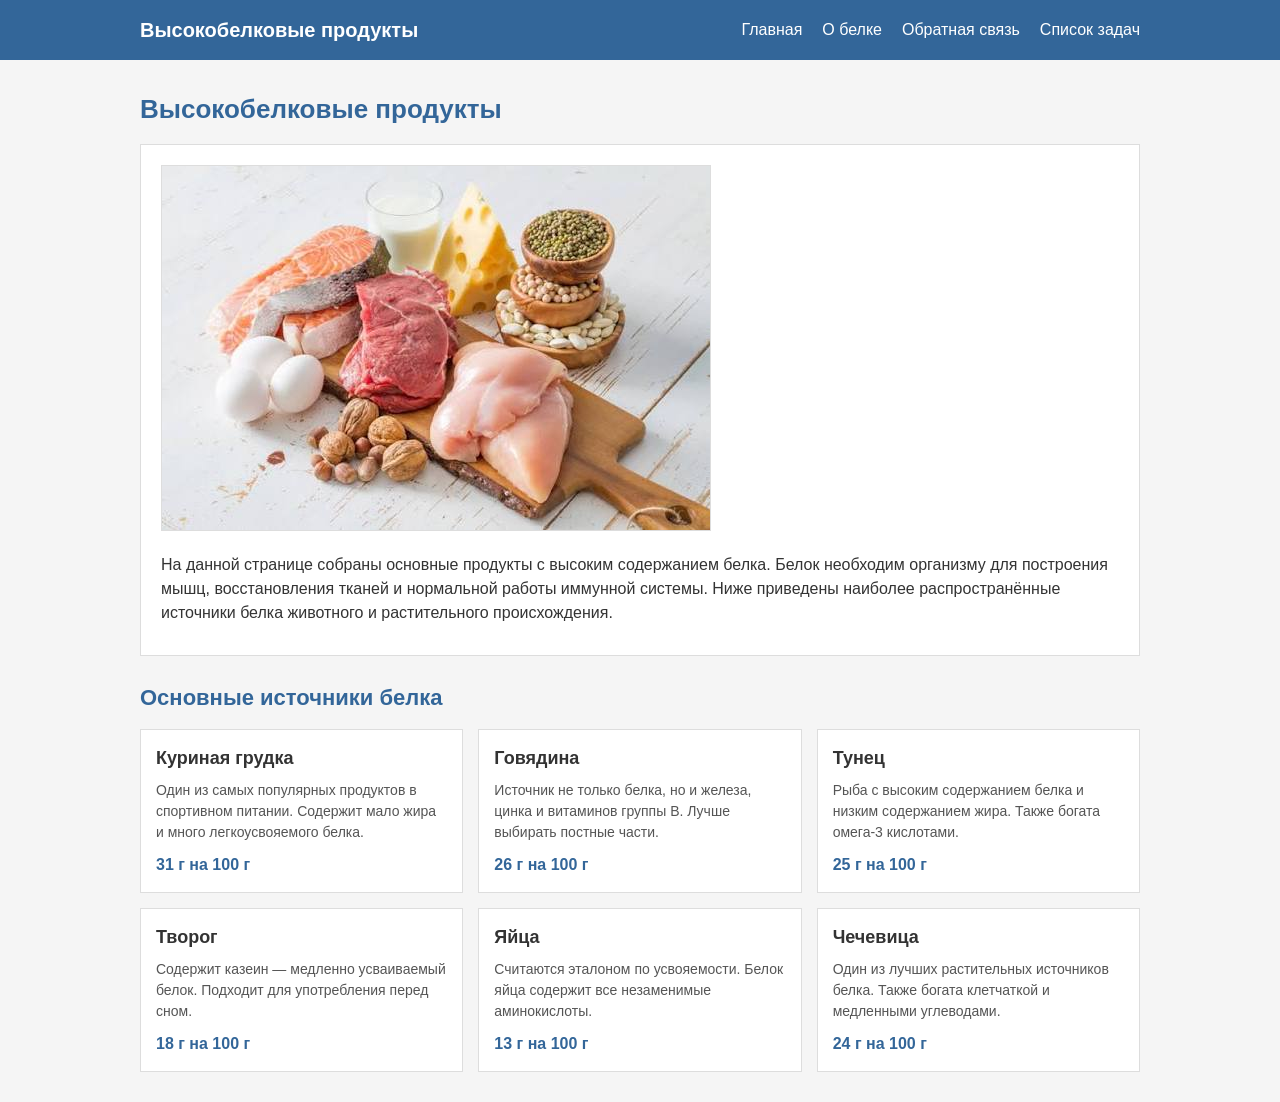
==== index.html @ c58adbc1 "Add files via upload" ====
<!DOCTYPE html>
<html lang="ru">
<head>
    <meta charset="UTF-8">
    <meta name="viewport" content="width=device-width, initial-scale=1.0">
    <title>Высокобелковые продукты</title>
    <link rel="stylesheet" href="style.css">
    <meta name="theme-color" content="#336699">
    <link rel="manifest" href="/manifest.json">
    <link rel="icon" href="/icons/icon-192.png">
</head>
<body>
    <header>
        <div class="container">
            <nav>
                <a href="index.html" class="logo">Высокобелковые продукты</a>
                <ul class="nav-links">
                    <li><a href="index.html">Главная</a></li>
                    <li><a href="about.html">О белке</a></li>
                    <li><a href="feedback.html">Обратная связь</a></li>
                    <li><a href="todolist.html">Список задач</a></li>
                </ul>
            </nav>
        </div>
    </header>

    <main class="container">
        <h1>Высокобелковые продукты</h1>

        <div class="intro">
            <img src="images/meat.png" alt="Продукты с высоким содержанием белка" style="max-width: 100%; height: auto; margin-bottom: 15px; border: 1px solid #ddd;">
            <p>На данной странице собраны основные продукты с высоким содержанием белка. Белок необходим организму для построения мышц, восстановления тканей и нормальной работы иммунной системы. Ниже приведены наиболее распространённые источники белка животного и растительного происхождения.</p>
        </div>

        <h2>Основные источники белка</h2>

        <div class="cards">
            <div class="card">
                <h3>Куриная грудка</h3>
                <p>Один из самых популярных продуктов в спортивном питании. Содержит мало жира и много легкоусвояемого белка.</p>
                <span class="value">31 г на 100 г</span>
            </div>

            <div class="card">
                <h3>Говядина</h3>
                <p>Источник не только белка, но и железа, цинка и витаминов группы B. Лучше выбирать постные части.</p>
                <span class="value">26 г на 100 г</span>
            </div>

            <div class="card">
                <h3>Тунец</h3>
                <p>Рыба с высоким содержанием белка и низким содержанием жира. Также богата омега-3 кислотами.</p>
                <span class="value">25 г на 100 г</span>
            </div>

            <div class="card">
                <h3>Творог</h3>
                <p>Содержит казеин — медленно усваиваемый белок. Подходит для употребления перед сном.</p>
                <span class="value">18 г на 100 г</span>
            </div>

            <div class="card">
                <h3>Яйца</h3>
                <p>Считаются эталоном по усвояемости. Белок яйца содержит все незаменимые аминокислоты.</p>
                <span class="value">13 г на 100 г</span>
            </div>

            <div class="card">
                <h3>Чечевица</h3>
                <p>Один из лучших растительных источников белка. Также богата клетчаткой и медленными углеводами.</p>
                <span class="value">24 г на 100 г</span>
            </div>
        </div>
    </main>

<script>
if ('serviceWorker' in navigator) {
    window.addEventListener('load', async () => {
        try {
            const reg = await navigator.serviceWorker.register('/service-worker.js');
            console.log('SW registered', reg.scope);
        } catch (err) {
            console.error('SW failed', err);
        }
    });
}
</script>
</body>
</html>
---- style.css ----
* {
    margin: 0;
    padding: 0;
    box-sizing: border-box;
}

body {
    font-family: Arial, sans-serif;
    background-color: #f5f5f5;
    color: #333;
    line-height: 1.5;
}

.container {
    width: 90%;
    max-width: 1000px;
    margin: 0 auto;
}


header {
    background-color: #336699;
    color: #fff;
    padding: 15px 0;
}

nav {
    display: flex;
    justify-content: space-between;
    align-items: center;
}

.logo {
    font-size: 20px;
    font-weight: bold;
    color: #fff;
    text-decoration: none;
}

.nav-links {
    list-style: none;
    display: flex;
    gap: 20px;
}

.nav-links a {
    color: #fff;
    text-decoration: none;
}

.nav-links a:hover {
    text-decoration: underline;
}


main {
    padding: 30px 0;
    min-height: 60vh;
}

h1 {
    font-size: 26px;
    color: #336699;
    margin-bottom: 15px;
}

h2 {
    font-size: 22px;
    color: #336699;
    margin: 25px 0 15px 0;
}

h3 {
    font-size: 18px;
    color: #333;
    margin-bottom: 8px;
}

p {
    margin-bottom: 10px;
}


.intro {
    background: #fff;
    padding: 20px;
    border: 1px solid #ddd;
    margin-bottom: 25px;
}


.cards {
    display: grid;
    grid-template-columns: repeat(3, 1fr);
    gap: 15px;
    margin-top: 15px;
}

.card {
    background: #fff;
    padding: 15px;
    border: 1px solid #ddd;
}

.card p {
    font-size: 14px;
    color: #555;
}

.card .value {
    display: block;
    margin-top: 10px;
    font-weight: bold;
    color: #336699;
}


.info-block {
    background: #fff;
    padding: 20px;
    border: 1px solid #ddd;
    margin-bottom: 20px;
}

.info-block ul {
    margin-left: 20px;
    margin-top: 10px;
}

.info-block ul li {
    margin-bottom: 5px;
}


table {
    width: 100%;
    border-collapse: collapse;
    background: #fff;
    margin-top: 10px;
}

table th, table td {
    border: 1px solid #ccc;
    padding: 8px;
    text-align: left;
}

table th {
    background-color: #336699;
    color: #fff;
}

table tr:nth-child(even) {
    background-color: #f9f9f9;
}


footer {
    background-color: #336699;
    color: #fff;
    text-align: center;
    padding: 15px 0;
    margin-top: 30px;
}


/* ===== АДАПТИВНОСТЬ ДЛЯ ТЕЛЕФОНОВ ===== */
@media (max-width: 768px) {
    .container {
        width: 95%;
    }

    nav {
        flex-direction: column;
        gap: 10px;
        align-items: flex-start;
    }

    .logo {
        font-size: 18px;
    }

    .nav-links {
        flex-wrap: wrap;
        gap: 12px;
        font-size: 14px;
    }

    .cards {
        grid-template-columns: 1fr;
    }

    h1 {
        font-size: 22px;
    }

    h2 {
        font-size: 18px;
    }

    table {
        font-size: 14px;
    }

    table th, table td {
        padding: 6px;
    }
}
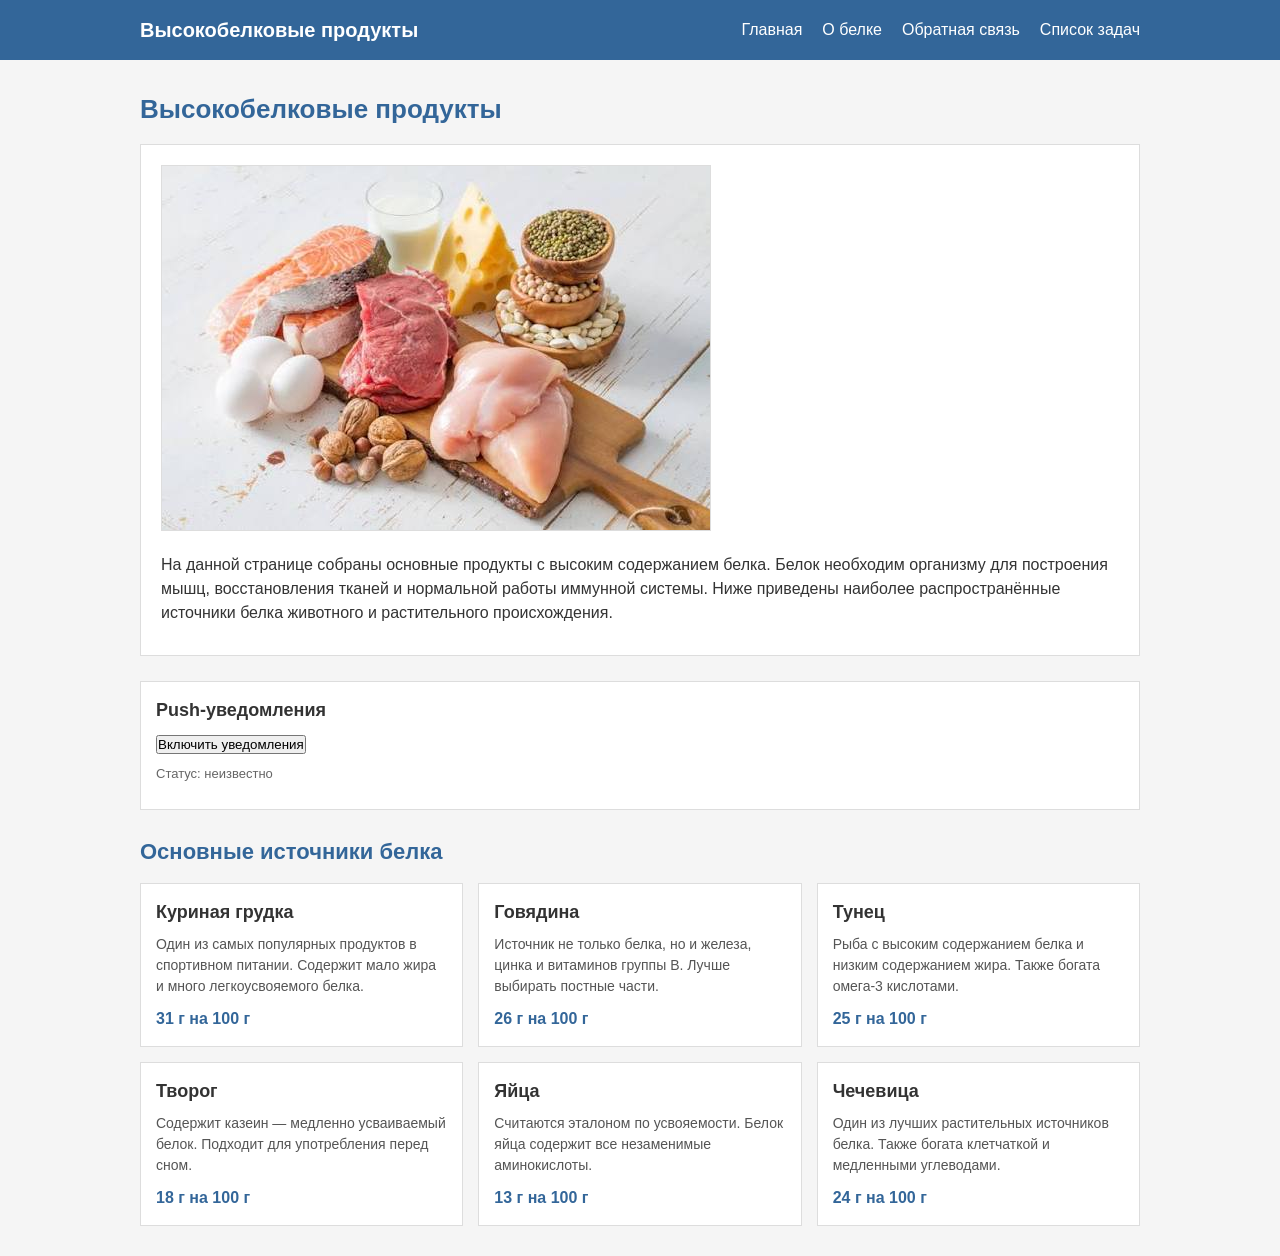
==== commit 2a150d0d: "Add files via upload" ====
--- a/index.html
+++ b/index.html
@@ -6,8 +6,8 @@
     <title>Высокобелковые продукты</title>
     <link rel="stylesheet" href="style.css">
     <meta name="theme-color" content="#336699">
-    <link rel="manifest" href="/manifest.json">
-    <link rel="icon" href="/icons/icon-192.png">
+    <link rel="manifest" href="/protein-pwa/manifest.json">
+    <link rel="icon" href="/protein-pwa/icons/icon-192.png">
 </head>
 <body>
     <header>
@@ -31,6 +31,12 @@
             <img src="images/meat.png" alt="Продукты с высоким содержанием белка" style="max-width: 100%; height: auto; margin-bottom: 15px; border: 1px solid #ddd;">
             <p>На данной странице собраны основные продукты с высоким содержанием белка. Белок необходим организму для построения мышц, восстановления тканей и нормальной работы иммунной системы. Ниже приведены наиболее распространённые источники белка животного и растительного происхождения.</p>
         </div>
+		
+		<div style="margin: 20px 0; padding: 15px; background: #fff; border: 1px solid #ddd;">
+			<h3>Push-уведомления</h3>
+			<button id="pushToggle" onclick="togglePush()">Включить уведомления</button>
+			<p id="pushStatus" style="font-size: 13px; color: #666; margin-top: 8px;">Статус: неизвестно</p>
+		</div>
 
         <h2>Основные источники белка</h2>
 
@@ -77,7 +83,7 @@
 if ('serviceWorker' in navigator) {
     window.addEventListener('load', async () => {
         try {
-            const reg = await navigator.serviceWorker.register('/service-worker.js');
+            const reg = await navigator.serviceWorker.register('/protein-pwa/service-worker.js');
             console.log('SW registered', reg.scope);
         } catch (err) {
             console.error('SW failed', err);
@@ -85,5 +91,56 @@
     });
 }
 </script>
+<script>
+async function togglePush() {
+    const btn = document.getElementById('pushToggle');
+    const status = document.getElementById('pushStatus');
+    
+    if (!('Notification' in window)) {
+        status.textContent = 'Браузер не поддерживает уведомления';
+        return;
+    }
+    
+    const reg = await navigator.serviceWorker.ready;
+    const sub = await reg.pushManager.getSubscription();
+    
+    if (sub) {
+        await sub.unsubscribe();
+        localStorage.setItem('pushEnabled', 'false');
+        btn.textContent = 'Включить уведомления';
+        status.textContent = 'Статус: отключены';
+    } else {
+        
+        const permission = await Notification.requestPermission();
+        if (permission === 'granted') {
+            
+            
+            localStorage.setItem('pushEnabled', 'true');
+            btn.textContent = 'Отключить уведомления';
+            status.textContent = 'Статус: включены (тест через DevTools → Push)';
+        } else {
+            status.textContent = 'Статус: разрешение отклонено';
+        }
+    }
+}
+
+
+document.addEventListener('DOMContentLoaded', async () => {
+    const btn = document.getElementById('pushToggle');
+    const status = document.getElementById('pushStatus');
+    if (!btn || !status) return;
+    
+    const reg = await navigator.serviceWorker.ready;
+    const sub = await reg.pushManager.getSubscription();
+    
+    if (sub || localStorage.getItem('pushEnabled') === 'true') {
+        btn.textContent = 'Отключить уведомления';
+        status.textContent = 'Статус: включены (тест через DevTools → Push)';
+    } else {
+        btn.textContent = 'Включить уведомления';
+        status.textContent = 'Статус: отключены';
+    }
+});
+</script>
 </body>
 </html>
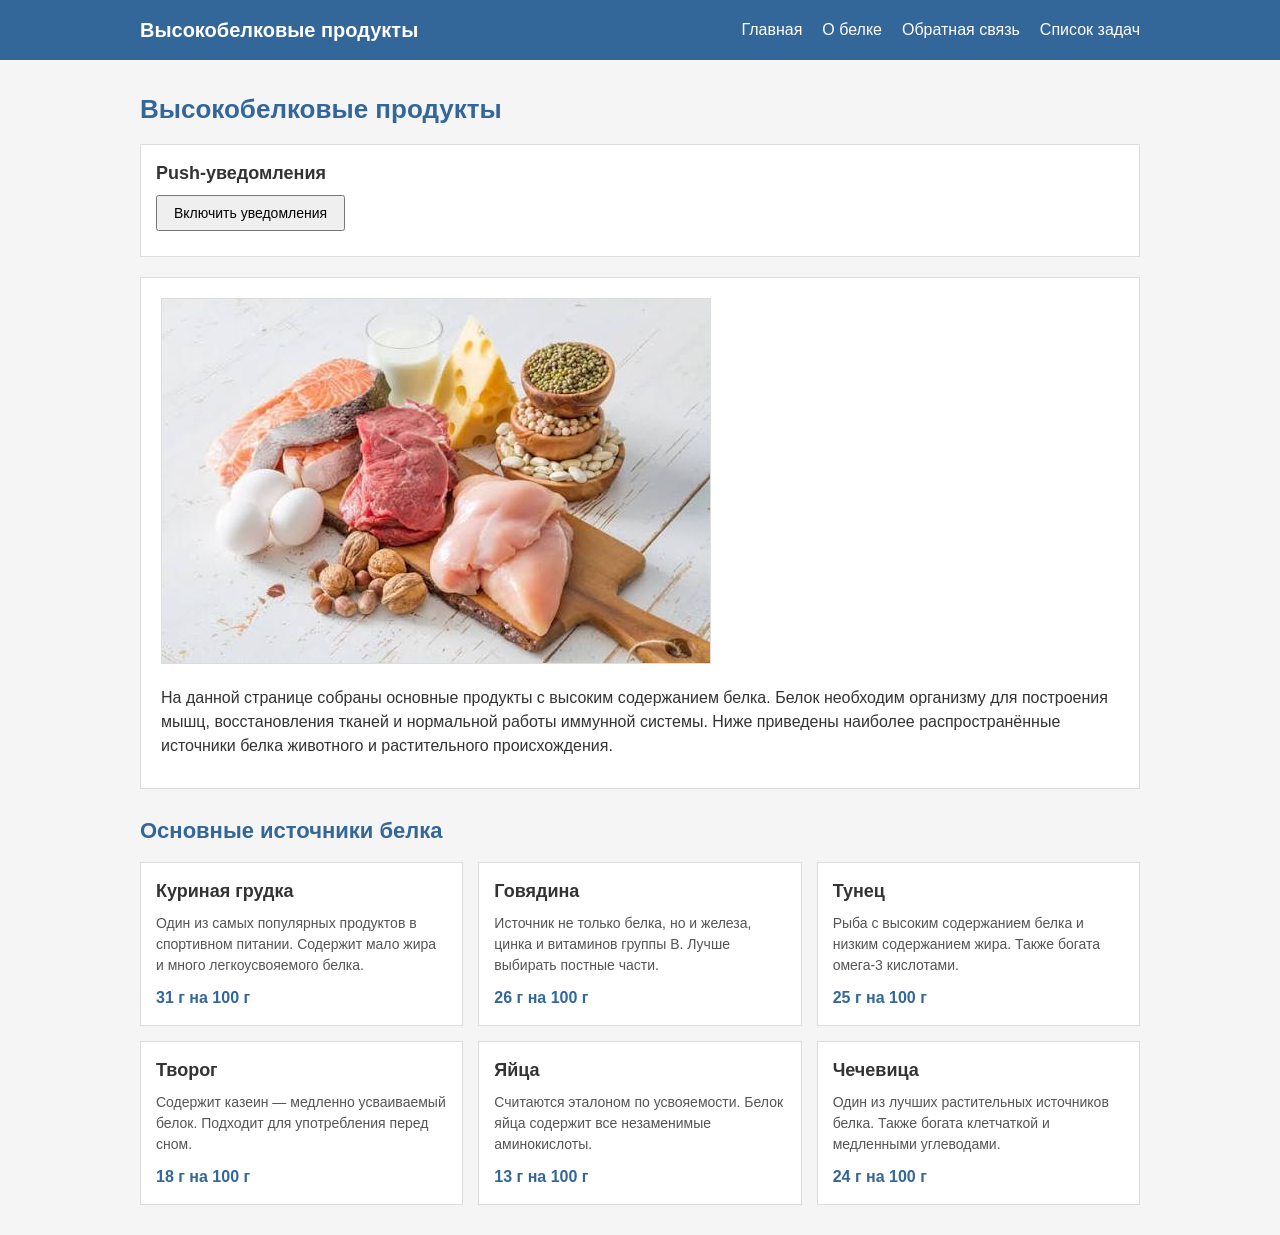
==== commit 07321dd2: "Add files via upload" ====
--- a/index.html
+++ b/index.html
@@ -27,16 +27,17 @@
     <main class="container">
         <h1>Высокобелковые продукты</h1>
 
+        <div style="background: #fff; padding: 15px; border: 1px solid #ddd; margin-bottom: 20px;">
+            <h3>Push-уведомления</h3>
+            <button id="pushBtn" onclick="togglePush()" style="padding: 8px 16px; font-size: 14px; cursor: pointer;">Включить уведомления</button>
+            <button id="testPushBtn" onclick="testPush()" style="padding: 8px 16px; font-size: 14px; cursor: pointer; margin-left: 10px; display: none;">Тест: "Возвращайтесь снова!"</button>
+            <p id="pushStatus" style="font-size: 13px; color: #666; margin-top: 8px;"></p>
+        </div>
+
         <div class="intro">
             <img src="images/meat.png" alt="Продукты с высоким содержанием белка" style="max-width: 100%; height: auto; margin-bottom: 15px; border: 1px solid #ddd;">
             <p>На данной странице собраны основные продукты с высоким содержанием белка. Белок необходим организму для построения мышц, восстановления тканей и нормальной работы иммунной системы. Ниже приведены наиболее распространённые источники белка животного и растительного происхождения.</p>
         </div>
-		
-		<div style="margin: 20px 0; padding: 15px; background: #fff; border: 1px solid #ddd;">
-			<h3>Push-уведомления</h3>
-			<button id="pushToggle" onclick="togglePush()">Включить уведомления</button>
-			<p id="pushStatus" style="font-size: 13px; color: #666; margin-top: 8px;">Статус: неизвестно</p>
-		</div>
 
         <h2>Основные источники белка</h2>
 
@@ -85,62 +86,90 @@
         try {
             const reg = await navigator.serviceWorker.register('/protein-pwa/service-worker.js');
             console.log('SW registered', reg.scope);
+            updatePushUI();
         } catch (err) {
             console.error('SW failed', err);
         }
     });
 }
-</script>
-<script>
+
 async function togglePush() {
-    const btn = document.getElementById('pushToggle');
+    const btn = document.getElementById('pushBtn');
+    const testBtn = document.getElementById('testPushBtn');
     const status = document.getElementById('pushStatus');
-    
+
     if (!('Notification' in window)) {
         status.textContent = 'Браузер не поддерживает уведомления';
         return;
     }
-    
+
     const reg = await navigator.serviceWorker.ready;
     const sub = await reg.pushManager.getSubscription();
-    
+
     if (sub) {
         await sub.unsubscribe();
-        localStorage.setItem('pushEnabled', 'false');
+        localStorage.removeItem('pushEnabled');
         btn.textContent = 'Включить уведомления';
-        status.textContent = 'Статус: отключены';
+        testBtn.style.display = 'none';
+        status.textContent = 'Уведомления отключены';
     } else {
-        
         const permission = await Notification.requestPermission();
         if (permission === 'granted') {
-            
-            
+            try {
+                await reg.pushManager.subscribe({
+                    userVisibleOnly: true,
+                    applicationServerKey: urlBase64ToUint8Array('BEl62iSMfVj8mC8L_jK7yP9v1x8z5qQ3rT4uI6oP2aS3dF5gH7jK9lZ1xC2vB4nM6k8L0pO2iU4yT6rE8wQ0aS2dF4gH6')
+                });
+            } catch (e) {
+                console.log('Подписка не требуется для учебного проекта');
+            }
             localStorage.setItem('pushEnabled', 'true');
             btn.textContent = 'Отключить уведомления';
-            status.textContent = 'Статус: включены (тест через DevTools → Push)';
+            testBtn.style.display = 'inline-block';
+            status.textContent = 'Уведомления включены. Нажми "Тест" для проверки.';
         } else {
-            status.textContent = 'Статус: разрешение отклонено';
+            status.textContent = 'Разрешение отклонено. Разрешите уведомления в настройках браузера.';
         }
     }
 }
 
+async function testPush() {
+    const reg = await navigator.serviceWorker.ready;
+    if (reg.active) {
+        reg.active.postMessage({
+            type: 'TEST_PUSH',
+            title: 'Возвращайтесь снова!',
+            body: 'Мы скучаем по вам! Загляните в приложение.'
+        });
+    }
+}
 
-document.addEventListener('DOMContentLoaded', async () => {
-    const btn = document.getElementById('pushToggle');
+async function updatePushUI() {
+    const btn = document.getElementById('pushBtn');
+    const testBtn = document.getElementById('testPushBtn');
     const status = document.getElementById('pushStatus');
-    if (!btn || !status) return;
-    
+    if (!btn) return;
+
     const reg = await navigator.serviceWorker.ready;
     const sub = await reg.pushManager.getSubscription();
-    
+
     if (sub || localStorage.getItem('pushEnabled') === 'true') {
         btn.textContent = 'Отключить уведомления';
-        status.textContent = 'Статус: включены (тест через DevTools → Push)';
+        testBtn.style.display = 'inline-block';
+        status.textContent = 'Уведомления включены. Нажмите "Тест" для проверки.';
     } else {
         btn.textContent = 'Включить уведомления';
-        status.textContent = 'Статус: отключены';
+        testBtn.style.display = 'none';
+        status.textContent = '';
     }
-});
+}
+
+function urlBase64ToUint8Array(base64String) {
+    const padding = '='.repeat((4 - base64String.length % 4) % 4);
+    const base64 = (base64String + padding).replace(/\-/g, '+').replace(/_/g, '/');
+    const rawData = window.atob(base64);
+    return Uint8Array.from([...rawData].map((char) => char.charCodeAt(0)));
+}
 </script>
 </body>
-</html>
+</html>
